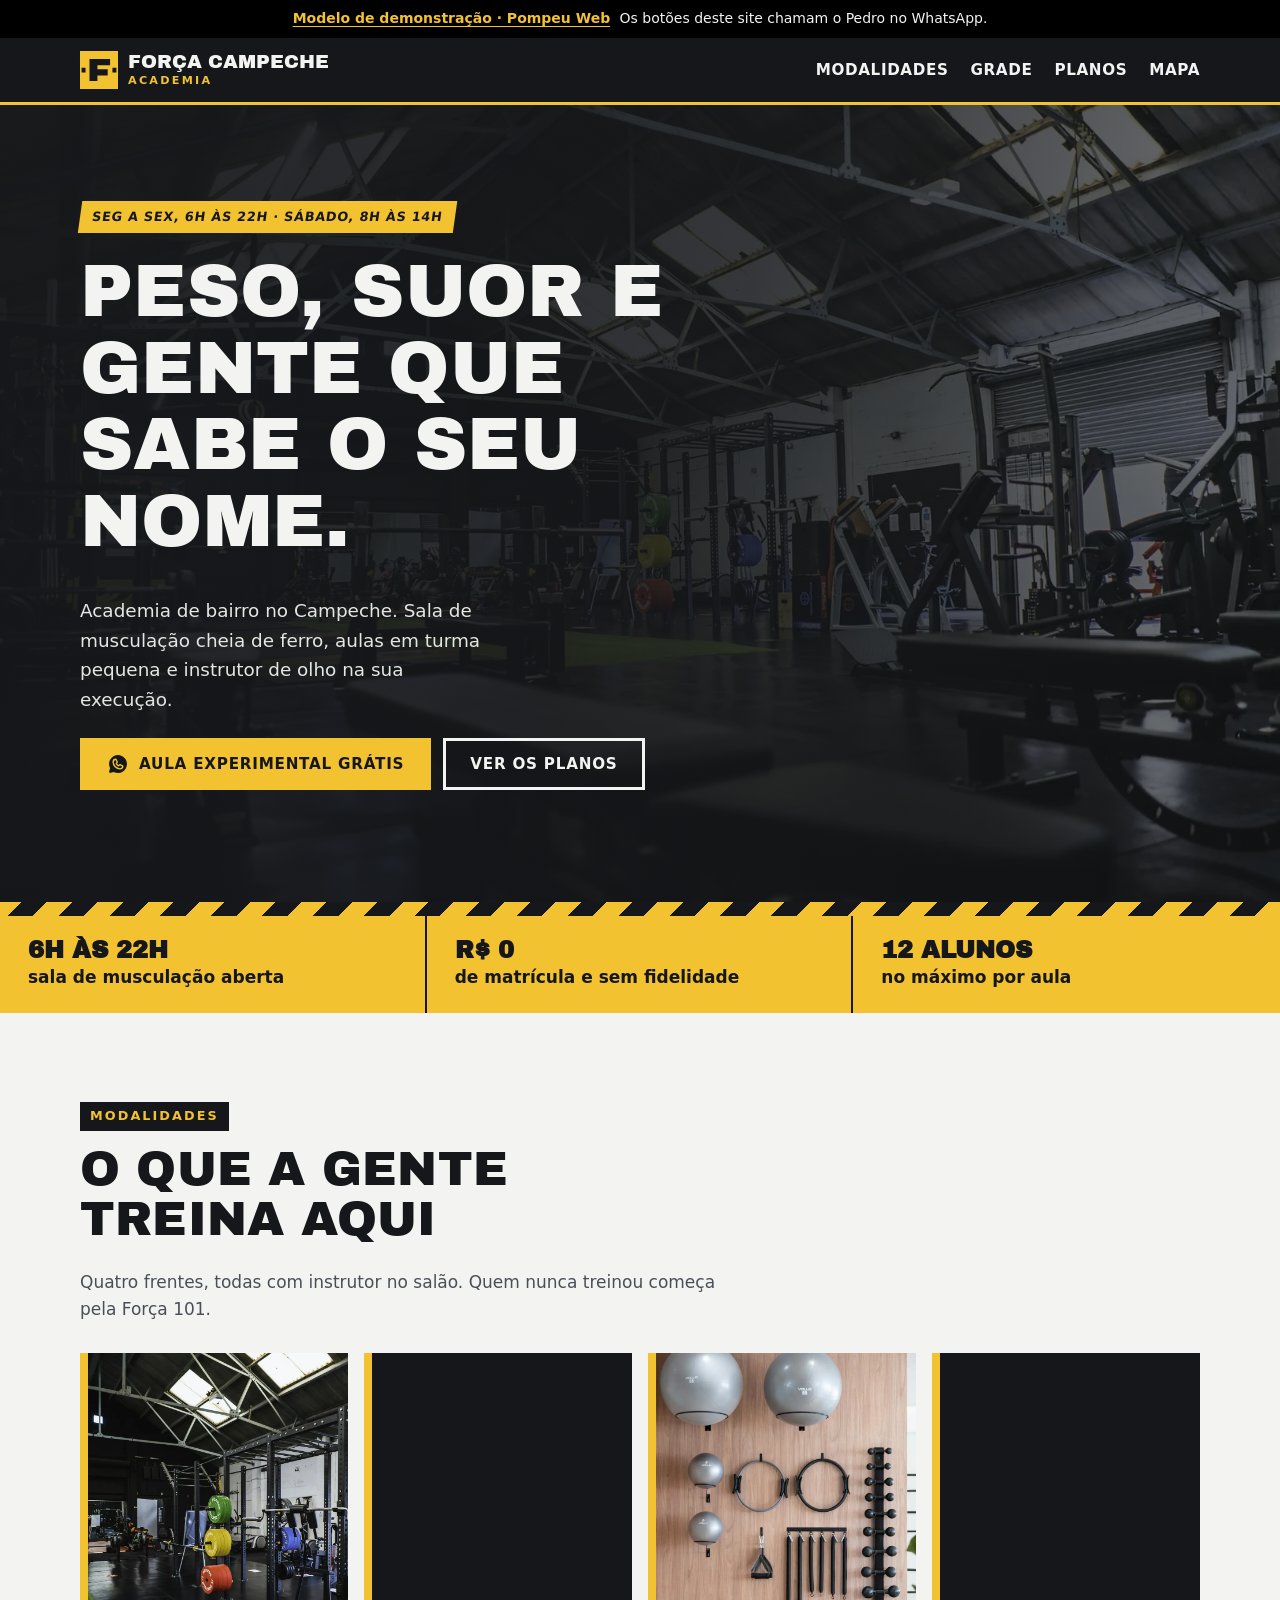
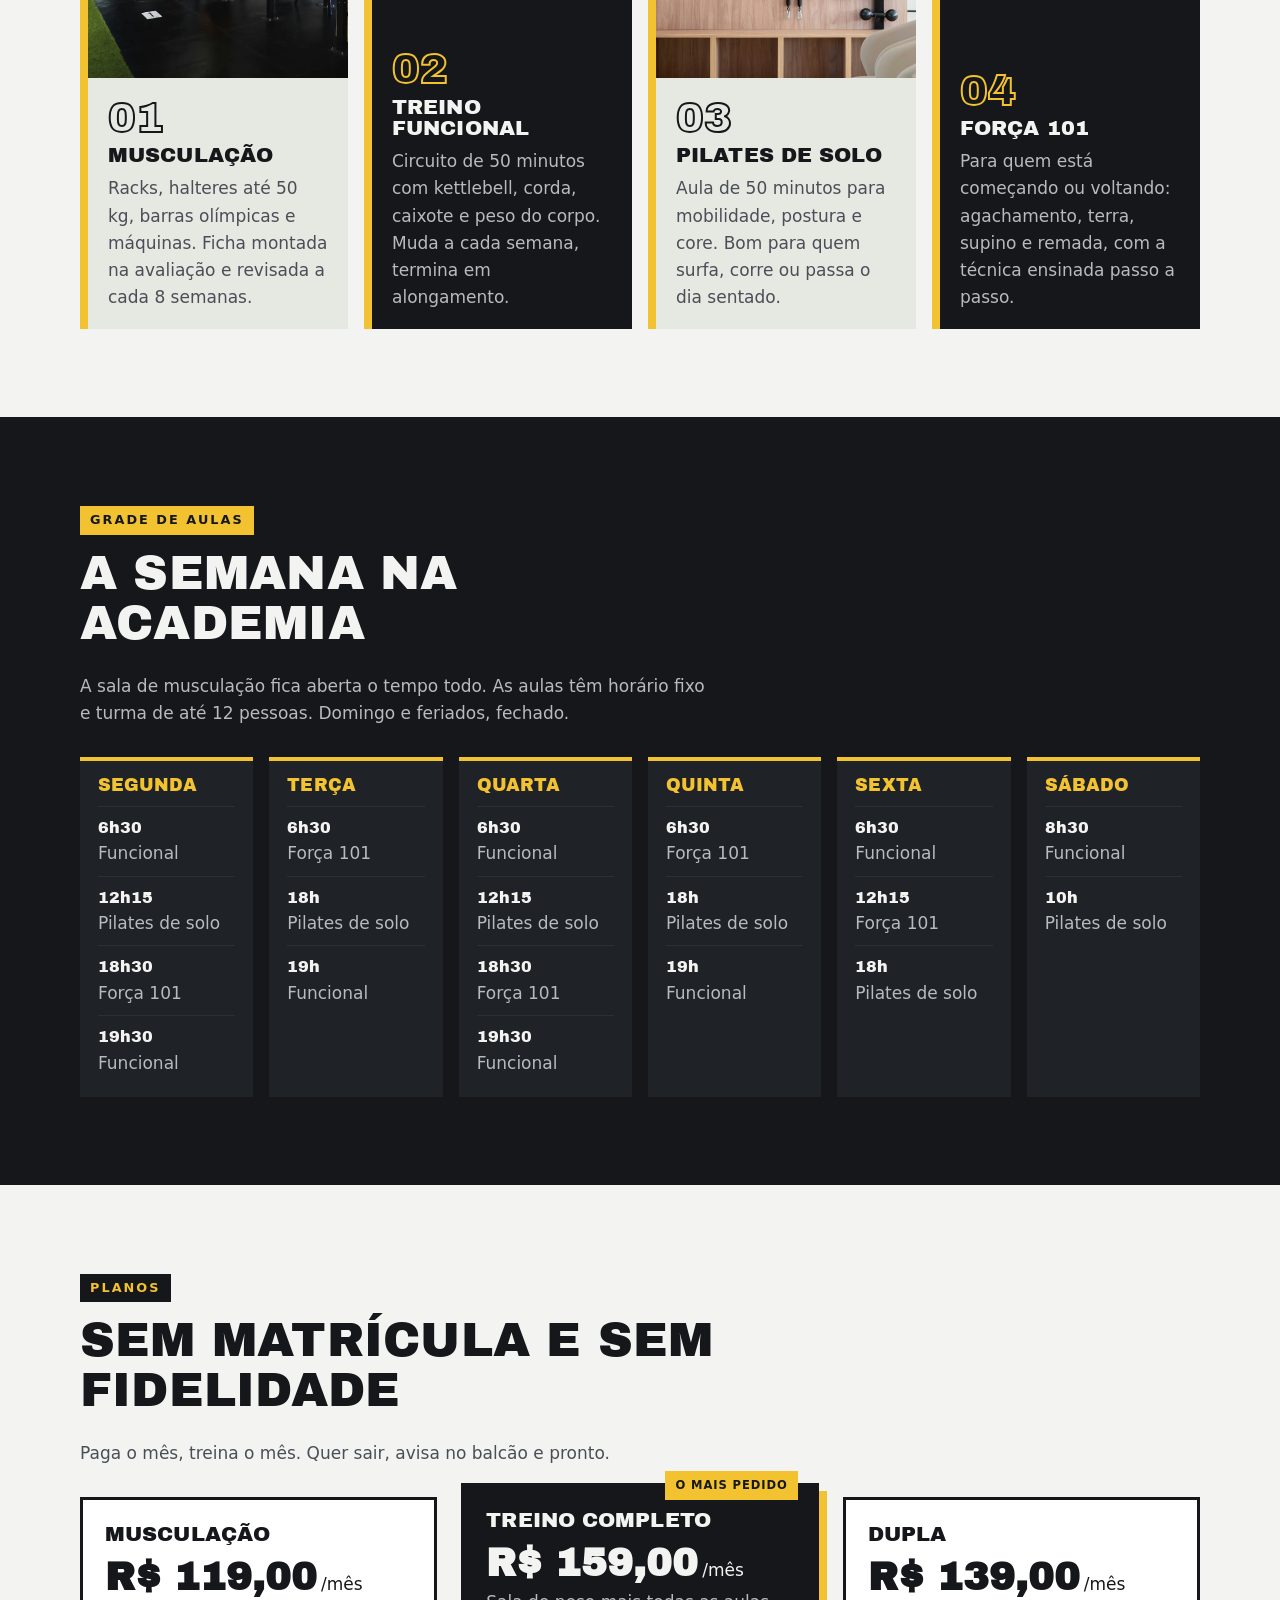
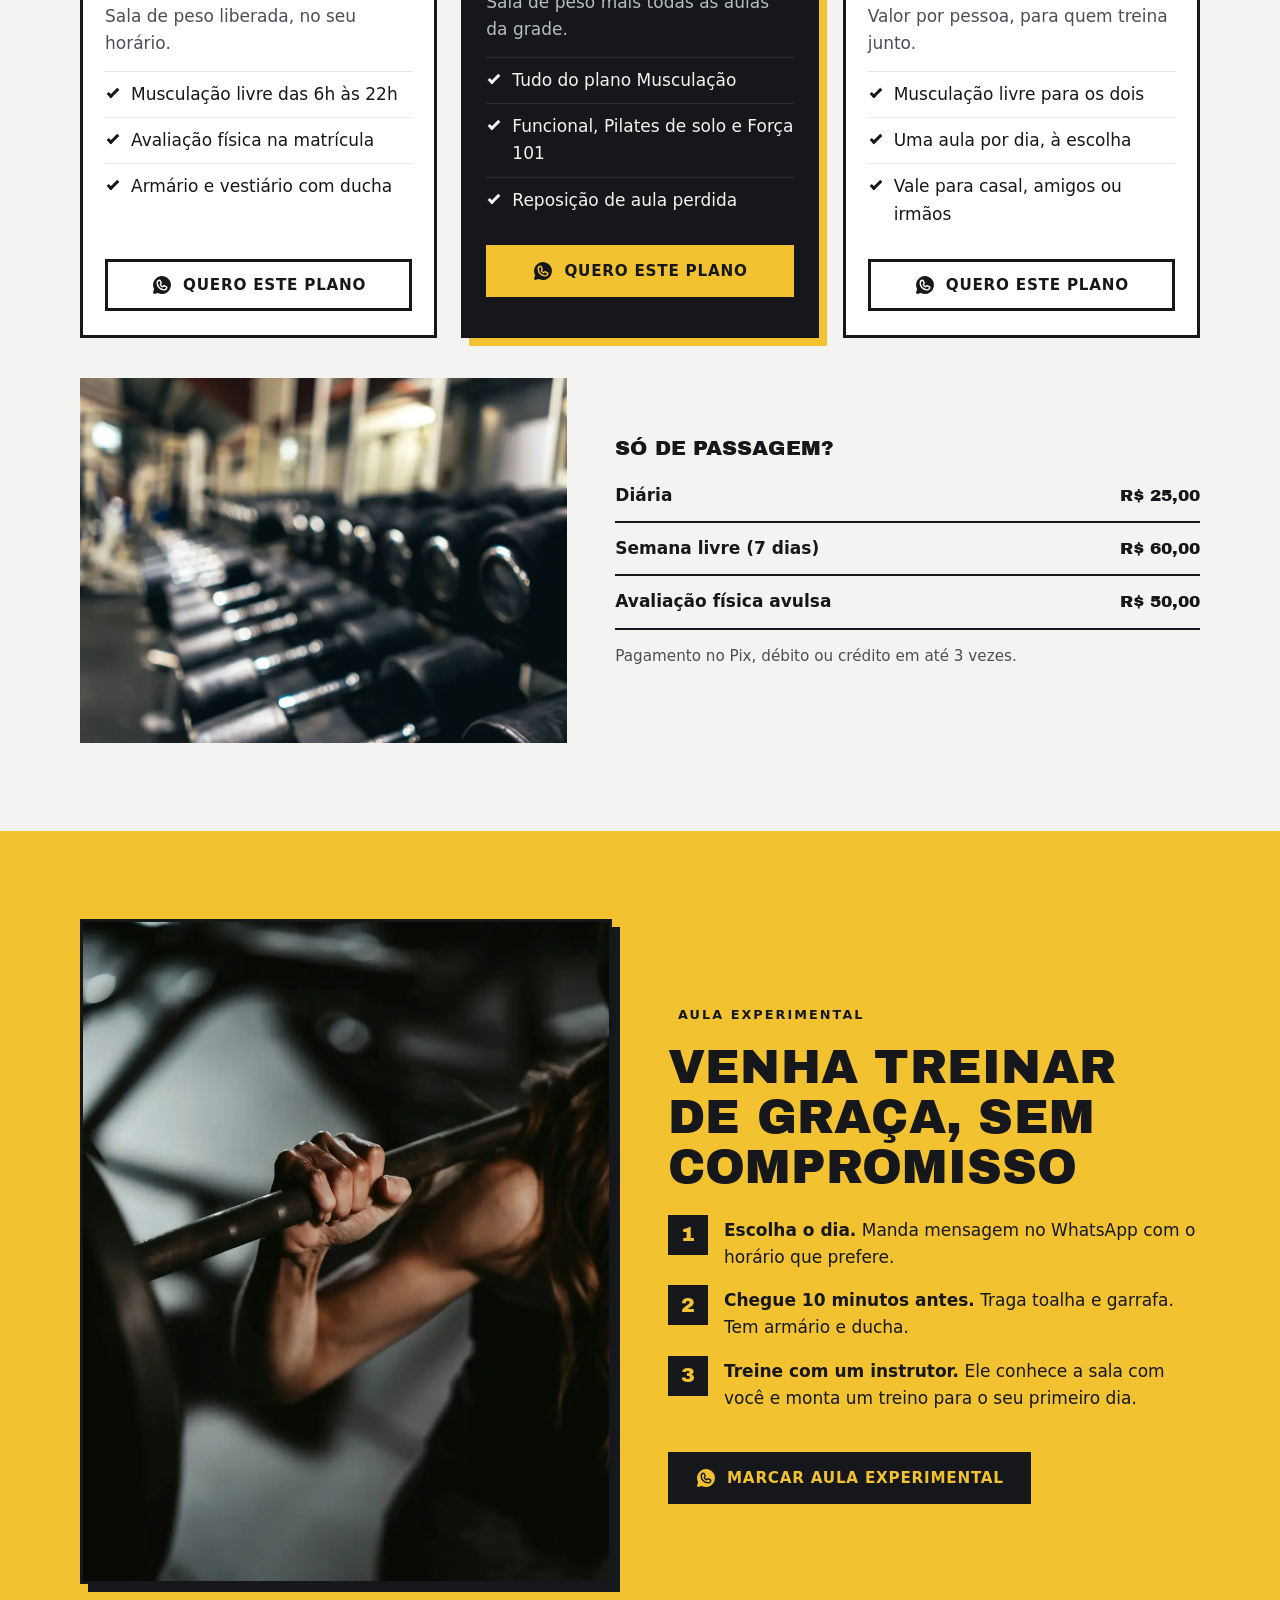
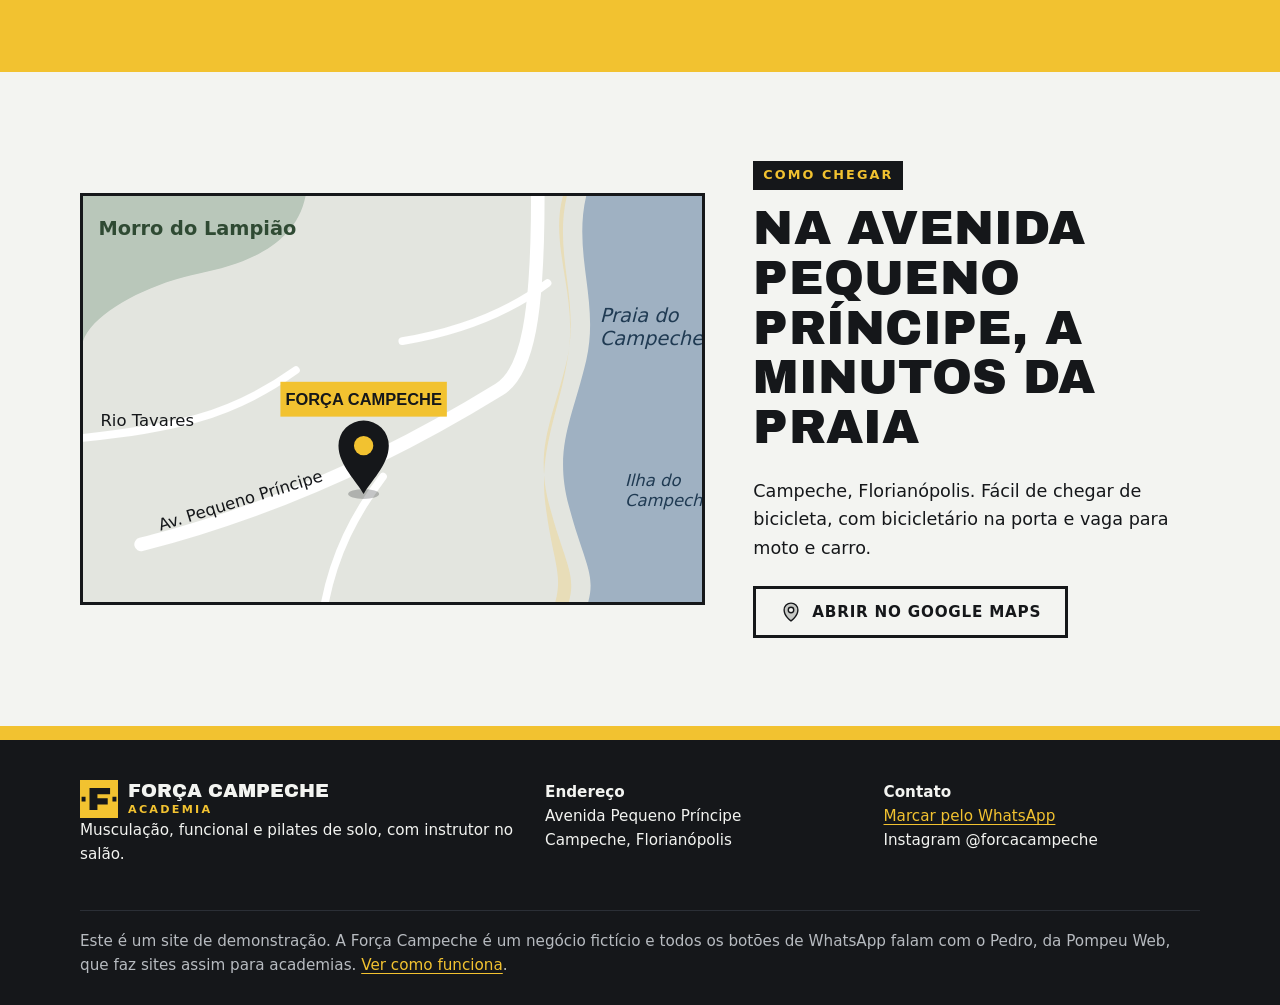
==== modelos/academia/index.html @ d68418fe "feat: replace portfolio with pompeu web site until first client" ====
<!doctype html>
<html lang="pt-BR">
<head>
<meta charset="utf-8">
<meta name="viewport" content="width=device-width, initial-scale=1">
<title>Força Campeche · Academia no Campeche, Florianópolis</title>
<meta name="description" content="Musculação livre, treino funcional, pilates de solo e aula experimental grátis, na Avenida Pequeno Príncipe, a poucos minutos da praia do Campeche.">
<meta name="robots" content="noindex">
<meta name="theme-color" content="#15171A">
<link rel="icon" href="data:,">
<link rel="preload" href="fonts/archivo-black-400-latin.woff2" as="font" type="font/woff2" crossorigin>
<link rel="preload" as="image" href="img/hero-800.webp" imagesrcset="img/hero-800.webp 800w, img/hero.webp 1600w" imagesizes="100vw" fetchpriority="high">
<link rel="stylesheet" href="modelo.css">
</head>
<body>
<a class="pular" href="#conteudo">Pular para o conteúdo</a>

<p id="selo" class="selo"><a href="../../" target="_top">Modelo de demonstração · Pompeu Web</a> <span>Os botões deste site chamam o Pedro no WhatsApp.</span></p>

<header class="topo">
  <div class="envolve">
    <a class="marca" href="#conteudo">
      <svg aria-hidden="true" focusable="false" width="38" height="38" viewBox="0 0 48 48"><rect width="48" height="48" fill="#F2C230"/><path fill="#15171A" d="M12 10h26v8H22v5h13v8H22v7H12z"/><path fill="#15171A" d="M2 21h5v6H2zM41 21h5v6h-5z"/></svg>
      <span>Força Campeche <small>Academia</small></span>
    </a>
    <nav aria-label="Seções">
      <ul class="menu">
        <li><a href="#modalidades">Modalidades</a></li>
        <li><a href="#grade">Grade</a></li>
        <li><a href="#planos">Planos</a></li>
        <li><a href="#mapa">Mapa</a></li>
      </ul>
    </nav>
  </div>
</header>

<main id="conteudo">
<section class="hero" aria-labelledby="titulo-hero">
  <img class="hero-foto" src="img/hero-800.webp" srcset="img/hero-800.webp 800w, img/hero.webp 1600w" sizes="100vw" width="800" height="533" alt="Salão da academia com racks de agachamento, bancos e luz natural entrando pelas claraboias do telhado" fetchpriority="high" decoding="async">
  <div class="envolve hero-corpo">
    <p class="status">Seg a sex, 6h às 22h · Sábado, 8h às 14h</p>
    <h1 id="titulo-hero">Peso, suor e gente que sabe o seu nome.</h1>
    <p class="lead">Academia de bairro no Campeche. Sala de musculação cheia de ferro, aulas em turma pequena e instrutor de olho na sua execução.</p>
    <p class="acoes">
      <a class="botao botao-cheio" href="https://wa.me/5553981097510?text=Oi%2C%20Pedro!%20Vi%20o%20modelo%20de%20academia%20no%20site%20e%20quero%20um%20assim%20para%20a%20minha%20academia.%0A%0A(ref%3A%20modelo-academia)" target="_blank" rel="noopener"><svg aria-hidden="true" focusable="false" width="20" height="20" xmlns="http://www.w3.org/2000/svg" viewBox="0 0 256 256" fill="currentColor"><path d="M152.58,145.23l23,11.48A24,24,0,0,1,152,176a72.08,72.08,0,0,1-72-72A24,24,0,0,1,99.29,80.46l11.48,23L101,118a8,8,0,0,0-.73,7.51,56.47,56.47,0,0,0,30.15,30.15A8,8,0,0,0,138,155ZM232,128A104,104,0,0,1,79.12,219.82L45.07,231.17a16,16,0,0,1-20.24-20.24l11.35-34.05A104,104,0,1,1,232,128Zm-40,24a8,8,0,0,0-4.42-7.16l-32-16a8,8,0,0,0-8,.5l-14.69,9.8a40.55,40.55,0,0,1-16-16l9.8-14.69a8,8,0,0,0,.5-8l-16-32A8,8,0,0,0,104,64a40,40,0,0,0-40,40,88.1,88.1,0,0,0,88,88A40,40,0,0,0,192,152Z"/></svg>Aula experimental grátis</a>
      <a class="botao botao-linha" href="#planos">Ver os planos</a>
    </p>
  </div>
</section>

<div class="fita" aria-hidden="true"></div>
<ul class="numeros">
  <li><strong>6h às 22h</strong><span>sala de musculação aberta</span></li>
  <li><strong>R$ 0</strong><span>de matrícula e sem fidelidade</span></li>
  <li><strong>12 alunos</strong><span>no máximo por aula</span></li>
</ul>

<section id="modalidades" class="secao" aria-labelledby="titulo-modalidades">
  <div class="envolve">
    <div class="secao-cabeca">
      <p class="sobretitulo">Modalidades</p>
      <h2 id="titulo-modalidades">O que a gente treina aqui</h2>
      <p>Quatro frentes, todas com instrutor no salão. Quem nunca treinou começa pela Força 101.</p>
    </div>
    <div class="cards">
      <article class="card card-foto">
        <img src="img/musculacao.webp" width="900" height="1125" alt="Rack de agachamento com anilhas coloridas guardadas ao lado, sobre piso de borracha preta" loading="lazy" decoding="async">
        <div class="card-texto"><p class="num">01</p><h3>Musculação</h3><p>Racks, halteres até 50 kg, barras olímpicas e máquinas. Ficha montada na avaliação e revisada a cada 8 semanas.</p></div>
      </article>
      <article class="card">
        <div class="card-texto"><p class="num">02</p><h3>Treino funcional</h3><p>Circuito de 50 minutos com kettlebell, corda, caixote e peso do corpo. Muda a cada semana, termina em alongamento.</p></div>
      </article>
      <article class="card card-foto">
        <img src="img/pilates.webp" width="900" height="1125" alt="Parede de madeira com bolas, argolas, elásticos e halteres pequenos pendurados em ordem" loading="lazy" decoding="async">
        <div class="card-texto"><p class="num">03</p><h3>Pilates de solo</h3><p>Aula de 50 minutos para mobilidade, postura e core. Bom para quem surfa, corre ou passa o dia sentado.</p></div>
      </article>
      <article class="card">
        <div class="card-texto"><p class="num">04</p><h3>Força 101</h3><p>Para quem está começando ou voltando: agachamento, terra, supino e remada, com a técnica ensinada passo a passo.</p></div>
      </article>
    </div>
  </div>
</section>

<section id="grade" class="secao secao-escura" aria-labelledby="titulo-grade">
  <div class="envolve">
    <div class="secao-cabeca">
      <p class="sobretitulo">Grade de aulas</p>
      <h2 id="titulo-grade">A semana na academia</h2>
      <p>A sala de musculação fica aberta o tempo todo. As aulas têm horário fixo e turma de até 12 pessoas. Domingo e feriados, fechado.</p>
    </div>
    <div class="dias"><article class="dia"><h3>Segunda</h3><ul><li><time>6h30</time><span>Funcional</span></li><li><time>12h15</time><span>Pilates de solo</span></li><li><time>18h30</time><span>Força 101</span></li><li><time>19h30</time><span>Funcional</span></li></ul></article><article class="dia"><h3>Terça</h3><ul><li><time>6h30</time><span>Força 101</span></li><li><time>18h</time><span>Pilates de solo</span></li><li><time>19h</time><span>Funcional</span></li></ul></article><article class="dia"><h3>Quarta</h3><ul><li><time>6h30</time><span>Funcional</span></li><li><time>12h15</time><span>Pilates de solo</span></li><li><time>18h30</time><span>Força 101</span></li><li><time>19h30</time><span>Funcional</span></li></ul></article><article class="dia"><h3>Quinta</h3><ul><li><time>6h30</time><span>Força 101</span></li><li><time>18h</time><span>Pilates de solo</span></li><li><time>19h</time><span>Funcional</span></li></ul></article><article class="dia"><h3>Sexta</h3><ul><li><time>6h30</time><span>Funcional</span></li><li><time>12h15</time><span>Força 101</span></li><li><time>18h</time><span>Pilates de solo</span></li></ul></article><article class="dia"><h3>Sábado</h3><ul><li><time>8h30</time><span>Funcional</span></li><li><time>10h</time><span>Pilates de solo</span></li></ul></article></div>
  </div>
</section>

<section id="planos" class="secao" aria-labelledby="titulo-planos">
  <div class="envolve">
    <div class="secao-cabeca">
      <p class="sobretitulo">Planos</p>
      <h2 id="titulo-planos">Sem matrícula e sem fidelidade</h2>
      <p>Paga o mês, treina o mês. Quer sair, avisa no balcão e pronto.</p>
    </div>
    <div class="planos"><article class="plano"><h3>Musculação</h3><p class="preco"><strong>R$ 119,00</strong><span>/mês</span></p><p class="sub">Sala de peso liberada, no seu horário.</p><ul><li>Musculação livre das 6h às 22h</li><li>Avaliação física na matrícula</li><li>Armário e vestiário com ducha</li></ul><a class="botao botao-linha" href="https://wa.me/5553981097510?text=Oi%2C%20Pedro!%20Vi%20o%20modelo%20de%20academia%20no%20site%20e%20quero%20um%20assim%20para%20a%20minha%20academia.%0A%0A(ref%3A%20modelo-academia)" target="_blank" rel="noopener"><svg aria-hidden="true" focusable="false" width="20" height="20" xmlns="http://www.w3.org/2000/svg" viewBox="0 0 256 256" fill="currentColor"><path d="M152.58,145.23l23,11.48A24,24,0,0,1,152,176a72.08,72.08,0,0,1-72-72A24,24,0,0,1,99.29,80.46l11.48,23L101,118a8,8,0,0,0-.73,7.51,56.47,56.47,0,0,0,30.15,30.15A8,8,0,0,0,138,155ZM232,128A104,104,0,0,1,79.12,219.82L45.07,231.17a16,16,0,0,1-20.24-20.24l11.35-34.05A104,104,0,1,1,232,128Zm-40,24a8,8,0,0,0-4.42-7.16l-32-16a8,8,0,0,0-8,.5l-14.69,9.8a40.55,40.55,0,0,1-16-16l9.8-14.69a8,8,0,0,0,.5-8l-16-32A8,8,0,0,0,104,64a40,40,0,0,0-40,40,88.1,88.1,0,0,0,88,88A40,40,0,0,0,192,152Z"/></svg>Quero este plano</a></article><article class="plano destaque"><p class="faixa">O mais pedido</p><h3>Treino completo</h3><p class="preco"><strong>R$ 159,00</strong><span>/mês</span></p><p class="sub">Sala de peso mais todas as aulas da grade.</p><ul><li>Tudo do plano Musculação</li><li>Funcional, Pilates de solo e Força 101</li><li>Reposição de aula perdida</li></ul><a class="botao botao-cheio" href="https://wa.me/5553981097510?text=Oi%2C%20Pedro!%20Vi%20o%20modelo%20de%20academia%20no%20site%20e%20quero%20um%20assim%20para%20a%20minha%20academia.%0A%0A(ref%3A%20modelo-academia)" target="_blank" rel="noopener"><svg aria-hidden="true" focusable="false" width="20" height="20" xmlns="http://www.w3.org/2000/svg" viewBox="0 0 256 256" fill="currentColor"><path d="M152.58,145.23l23,11.48A24,24,0,0,1,152,176a72.08,72.08,0,0,1-72-72A24,24,0,0,1,99.29,80.46l11.48,23L101,118a8,8,0,0,0-.73,7.51,56.47,56.47,0,0,0,30.15,30.15A8,8,0,0,0,138,155ZM232,128A104,104,0,0,1,79.12,219.82L45.07,231.17a16,16,0,0,1-20.24-20.24l11.35-34.05A104,104,0,1,1,232,128Zm-40,24a8,8,0,0,0-4.42-7.16l-32-16a8,8,0,0,0-8,.5l-14.69,9.8a40.55,40.55,0,0,1-16-16l9.8-14.69a8,8,0,0,0,.5-8l-16-32A8,8,0,0,0,104,64a40,40,0,0,0-40,40,88.1,88.1,0,0,0,88,88A40,40,0,0,0,192,152Z"/></svg>Quero este plano</a></article><article class="plano"><h3>Dupla</h3><p class="preco"><strong>R$ 139,00</strong><span>/mês</span></p><p class="sub">Valor por pessoa, para quem treina junto.</p><ul><li>Musculação livre para os dois</li><li>Uma aula por dia, à escolha</li><li>Vale para casal, amigos ou irmãos</li></ul><a class="botao botao-linha" href="https://wa.me/5553981097510?text=Oi%2C%20Pedro!%20Vi%20o%20modelo%20de%20academia%20no%20site%20e%20quero%20um%20assim%20para%20a%20minha%20academia.%0A%0A(ref%3A%20modelo-academia)" target="_blank" rel="noopener"><svg aria-hidden="true" focusable="false" width="20" height="20" xmlns="http://www.w3.org/2000/svg" viewBox="0 0 256 256" fill="currentColor"><path d="M152.58,145.23l23,11.48A24,24,0,0,1,152,176a72.08,72.08,0,0,1-72-72A24,24,0,0,1,99.29,80.46l11.48,23L101,118a8,8,0,0,0-.73,7.51,56.47,56.47,0,0,0,30.15,30.15A8,8,0,0,0,138,155ZM232,128A104,104,0,0,1,79.12,219.82L45.07,231.17a16,16,0,0,1-20.24-20.24l11.35-34.05A104,104,0,1,1,232,128Zm-40,24a8,8,0,0,0-4.42-7.16l-32-16a8,8,0,0,0-8,.5l-14.69,9.8a40.55,40.55,0,0,1-16-16l9.8-14.69a8,8,0,0,0,.5-8l-16-32A8,8,0,0,0,104,64a40,40,0,0,0-40,40,88.1,88.1,0,0,0,88,88A40,40,0,0,0,192,152Z"/></svg>Quero este plano</a></article></div>
    <div class="avulso">
      <img src="img/halteres.webp" width="900" height="1125" alt="Fileira de halteres pretos organizados em ordem de peso no suporte" loading="lazy" decoding="async">
      <div>
        <h3>Só de passagem?</h3>
        <ul class="itens">
          <li><span class="nome">Diária</span><span class="preco">R$ 25,00</span></li>
          <li><span class="nome">Semana livre (7 dias)</span><span class="preco">R$ 60,00</span></li>
          <li><span class="nome">Avaliação física avulsa</span><span class="preco">R$ 50,00</span></li>
        </ul>
        <p class="nota">Pagamento no Pix, débito ou crédito em até 3 vezes.</p>
      </div>
    </div>
  </div>
</section>

<section id="aula-experimental" class="secao experimental" aria-labelledby="titulo-experimental">
  <div class="envolve exp-grade">
    <img src="img/barra.webp" width="900" height="1125" alt="Mulher segurando a barra nas costas, pronta para agachar, em foto de perto" loading="lazy" decoding="async">
    <div>
      <p class="sobretitulo">Aula experimental</p>
      <h2 id="titulo-experimental">Venha treinar de graça, sem compromisso</h2>
      <ol class="passos">
        <li><strong>Escolha o dia.</strong> Manda mensagem no WhatsApp com o horário que prefere.</li>
        <li><strong>Chegue 10 minutos antes.</strong> Traga toalha e garrafa. Tem armário e ducha.</li>
        <li><strong>Treine com um instrutor.</strong> Ele conhece a sala com você e monta um treino para o seu primeiro dia.</li>
      </ol>
      <p class="acoes"><a class="botao botao-cheio" href="https://wa.me/5553981097510?text=Oi%2C%20Pedro!%20Vi%20o%20modelo%20de%20academia%20no%20site%20e%20quero%20um%20assim%20para%20a%20minha%20academia.%0A%0A(ref%3A%20modelo-academia)" target="_blank" rel="noopener"><svg aria-hidden="true" focusable="false" width="20" height="20" xmlns="http://www.w3.org/2000/svg" viewBox="0 0 256 256" fill="currentColor"><path d="M152.58,145.23l23,11.48A24,24,0,0,1,152,176a72.08,72.08,0,0,1-72-72A24,24,0,0,1,99.29,80.46l11.48,23L101,118a8,8,0,0,0-.73,7.51,56.47,56.47,0,0,0,30.15,30.15A8,8,0,0,0,138,155ZM232,128A104,104,0,0,1,79.12,219.82L45.07,231.17a16,16,0,0,1-20.24-20.24l11.35-34.05A104,104,0,1,1,232,128Zm-40,24a8,8,0,0,0-4.42-7.16l-32-16a8,8,0,0,0-8,.5l-14.69,9.8a40.55,40.55,0,0,1-16-16l9.8-14.69a8,8,0,0,0,.5-8l-16-32A8,8,0,0,0,104,64a40,40,0,0,0-40,40,88.1,88.1,0,0,0,88,88A40,40,0,0,0,192,152Z"/></svg>Marcar aula experimental</a></p>
    </div>
  </div>
</section>

<section id="mapa" class="secao" aria-labelledby="titulo-mapa">
  <div class="envolve mapa-grade">
    <div class="mapa-arte">
      <svg viewBox="0 0 640 420" width="640" height="420" role="img" aria-labelledby="mapa-titulo" xmlns="http://www.w3.org/2000/svg">
        <title id="mapa-titulo">Mapa ilustrado: a Força Campeche fica na Avenida Pequeno Príncipe, no Campeche, entre o Morro do Lampião e a praia</title>
        <rect width="640" height="420" fill="#E3E5DF"/>
        <path fill="#B9C7BA" d="M0 0h230c-10 50-60 70-110 80S10 120 0 150z"/>
        <path fill="#9FB1C2" d="M520 0c-14 60 14 110 0 170s-34 90-18 150 28 70 20 100h118V0z"/>
        <path fill="#E8DDB8" d="M500 0c-14 60 14 110 0 170s-34 90-18 150 28 70 20 100h-14c8-30-2-40-10-100s16-100 24-160-20-110-6-160z"/>
        <g fill="none" stroke="#FFFFFF" stroke-linecap="round">
          <path stroke-width="14" d="M60 360C180 330 300 280 430 200c30-18 40-80 40-200"/>
          <path stroke-width="8" d="M0 250c90-10 150-20 220-70"/>
          <path stroke-width="8" d="M250 420c10-50 30-90 60-130"/>
          <path stroke-width="8" d="M330 150c60-10 110-30 150-60"/>
        </g>
        <g font-family="system-ui, -apple-system, 'Segoe UI', Roboto, Arial, sans-serif" fill="#15171A">
          <text x="534" y="130" font-size="20" font-style="italic" fill="#1F3A52">Praia do</text>
          <text x="534" y="154" font-size="20" font-style="italic" fill="#1F3A52">Campeche</text>
          <text x="560" y="300" font-size="17" font-style="italic" fill="#1F3A52">Ilha do</text>
          <text x="560" y="320" font-size="17" font-style="italic" fill="#1F3A52">Campeche</text>
          <text x="16" y="40" font-size="20" font-weight="600" fill="#2F4A33">Morro do Lampião</text>
          <text x="18" y="238" font-size="17">Rio Tavares</text>
          <text x="0" y="0" font-size="17" transform="translate(80 346) rotate(-17)">Av. Pequeno Príncipe</text>
        </g>
        <g transform="translate(290 262)">
          <ellipse cx="0" cy="46" rx="16" ry="5" fill="#15171A" opacity=".25"/>
          <path fill="#15171A" d="M0 46C-6 34-26 16-26-4a26 26 0 0 1 52 0C26 16 6 34 0 46z"/>
          <circle cx="0" cy="-4" r="10" fill="#F2C230"/>
          <rect x="-86" y="-70" width="172" height="36" fill="#F2C230"/>
          <text x="0" y="-46" text-anchor="middle" font-family="Arial Black, Arial, sans-serif" font-weight="900" font-size="17" fill="#15171A">FORÇA CAMPECHE</text>
        </g>
      </svg>
    </div>
    <div>
      <p class="sobretitulo">Como chegar</p>
      <h2 id="titulo-mapa">Na Avenida Pequeno Príncipe, a minutos da praia</h2>
      <p class="endereco">Campeche, Florianópolis. Fácil de chegar de bicicleta, com bicicletário na porta e vaga para moto e carro.</p>
      <p class="acoes"><a class="botao botao-linha" href="https://www.google.com/maps/search/?api=1&amp;query=Campeche+Florian%C3%B3polis" target="_blank" rel="noopener"><svg aria-hidden="true" focusable="false" width="20" height="20" xmlns="http://www.w3.org/2000/svg" viewBox="0 0 256 256" fill="currentColor"><path d="M128,24a80,80,0,0,0-80,80c0,72,80,128,80,128s80-56,80-128A80,80,0,0,0,128,24Zm0,112a32,32,0,1,1,32-32A32,32,0,0,1,128,136Z" opacity="0.2"/><path d="M128,64a40,40,0,1,0,40,40A40,40,0,0,0,128,64Zm0,64a24,24,0,1,1,24-24A24,24,0,0,1,128,128Zm0-112a88.1,88.1,0,0,0-88,88c0,31.4,14.51,64.68,42,96.25a254.19,254.19,0,0,0,41.45,38.3,8,8,0,0,0,9.18,0A254.19,254.19,0,0,0,174,200.25c27.45-31.57,42-64.85,42-96.25A88.1,88.1,0,0,0,128,16Zm0,206c-16.53-13-72-60.75-72-118a72,72,0,0,1,144,0C200,161.23,144.53,209,128,222Z"/></svg>Abrir no Google Maps</a></p>
    </div>
  </div>
</section>
</main>

<footer class="rodape">
  <div class="envolve">
    <div class="rodape-grade">
      <div>
        <p class="marca"><svg aria-hidden="true" focusable="false" width="38" height="38" viewBox="0 0 48 48"><rect width="48" height="48" fill="#F2C230"/><path fill="#15171A" d="M12 10h26v8H22v5h13v8H22v7H12z"/><path fill="#15171A" d="M2 21h5v6H2zM41 21h5v6h-5z"/></svg><span>Força Campeche <small>Academia</small></span></p>
        <p>Musculação, funcional e pilates de solo, com instrutor no salão.</p>
      </div>
      <div>
        <p><strong>Endereço</strong><br>Avenida Pequeno Príncipe<br>Campeche, Florianópolis</p>
      </div>
      <div>
        <p><strong>Contato</strong><br><a href="https://wa.me/5553981097510?text=Oi%2C%20Pedro!%20Vi%20o%20modelo%20de%20academia%20no%20site%20e%20quero%20um%20assim%20para%20a%20minha%20academia.%0A%0A(ref%3A%20modelo-academia)" target="_blank" rel="noopener">Marcar pelo WhatsApp</a><br>Instagram @forcacampeche</p>
      </div>
    </div>
    <div class="aviso-demo">
      <p>Este é um site de demonstração. A Força Campeche é um negócio fictício e todos os botões de WhatsApp falam com o Pedro, da Pompeu Web, que faz sites assim para academias. <a href="../../" target="_top">Ver como funciona</a>.</p>
    </div>
  </div>
</footer>
</body>
</html>
---- modelos/academia/modelo.css ----
/* Força Campeche — modelo de demonstração (academia). Identidade própria, sem nada da marca Pompeu Web. */

@font-face {
  font-family: 'Archivo Black';
  src: url('fonts/archivo-black-400-latin.woff2') format('woff2');
  font-weight: 400;
  font-style: normal;
  font-display: swap;
  unicode-range: U+0000-00FF, U+0131, U+0152-0153, U+02BB-02BC, U+02C6, U+02DA, U+02DC, U+0304, U+0308, U+0329, U+2000-206F, U+20AC, U+2122, U+2191, U+2193, U+2212, U+2215, U+FEFF, U+FFFD;
}

:root {
  --grafite: #15171A;
  --grafite-2: #1F2227;
  --grafite-3: #2B2F36;
  --amarelo: #F2C230;
  --gelo: #F3F4F1;
  --gelo-2: #E6E8E2;
  --cinza: #B7BBC0;
  --cinza-escuro: #4A4F57;
  --titulo: 'Archivo Black', Impact, 'Arial Black', sans-serif;
  --texto: system-ui, -apple-system, 'Segoe UI', Roboto, 'Helvetica Neue', Arial, sans-serif;
  --largura: 1120px;
  color-scheme: light;
}

*, *::before, *::after { box-sizing: border-box; }
html { -webkit-text-size-adjust: 100%; scroll-behavior: smooth; }
body {
  margin: 0; background: var(--gelo); color: var(--grafite);
  font-family: var(--texto); font-size: 1.0625rem; line-height: 1.6; overflow-wrap: break-word;
}
img, svg { display: block; max-width: 100%; height: auto; }
figure { margin: 0; }
a { color: var(--grafite); text-underline-offset: 3px; }
:focus-visible { outline: 3px solid var(--amarelo); outline-offset: 3px; box-shadow: 0 0 0 6px var(--grafite); }

h1, h2, h3 {
  font-family: var(--titulo); font-weight: 400; text-transform: uppercase;
  line-height: 1.04; margin: 0 0 .5em; letter-spacing: .005em;
}
h1 { font-size: clamp(2.3rem, 9.5vw, 4.6rem); }
h2 { font-size: clamp(1.8rem, 6vw, 3rem); }
h3 { font-size: 1.3rem; }
p { margin: 0 0 1em; }

.pular { position: absolute; left: 12px; top: -60px; z-index: 10; background: var(--amarelo); color: var(--grafite); padding: 10px 14px; font-weight: 700; }
.pular:focus { top: 12px; }
.envolve { width: min(100% - 32px, var(--largura)); margin-inline: auto; }

/* Selo */
.selo { margin: 0; background: #000; color: var(--gelo); font-size: .875rem; line-height: 1.4; padding: 9px 16px; text-align: center; }
.selo a { color: var(--amarelo); font-weight: 700; }
.selo a:hover { color: #fff; }
.selo span { display: inline-block; margin-left: .35em; }

/* Topo */
.topo { background: var(--grafite); color: var(--gelo); border-bottom: 3px solid var(--amarelo); }
.topo .envolve { display: flex; flex-wrap: wrap; align-items: center; justify-content: space-between; gap: 10px 24px; padding-block: 12px; }
.marca { display: flex; align-items: center; gap: 10px; font-family: var(--titulo); text-transform: uppercase; font-size: 1.2rem; line-height: 1.05; color: var(--gelo); text-decoration: none; margin: 0; }
.marca svg { width: 38px; height: 38px; flex: none; }
.marca small { display: block; font-family: var(--texto); font-weight: 700; font-size: .7rem; color: var(--amarelo); letter-spacing: .2em; margin-top: 3px; }
.menu { display: flex; flex-wrap: wrap; gap: 4px clamp(9px, 3vw, 22px); margin: 0; padding: 0; list-style: none; font-size: clamp(.8125rem, 3.7vw, .95rem); font-weight: 700; text-transform: uppercase; letter-spacing: .04em; }
.menu a { color: var(--gelo); text-decoration: none; padding-block: 8px; display: inline-block; }
.menu a:hover { color: var(--amarelo); }

/* Botões */
.acoes { display: flex; flex-wrap: wrap; gap: 12px; margin: 24px 0 0; }
.botao {
  display: inline-flex; align-items: center; justify-content: center; gap: 10px;
  min-height: 52px; padding: 12px 24px; border: 3px solid var(--amarelo);
  font-weight: 800; font-size: .95rem; text-transform: uppercase; letter-spacing: .05em;
  text-decoration: none; line-height: 1.2; transition: background-color .15s, color .15s, transform .15s;
}
.botao svg { width: 22px; height: 22px; flex: none; }
.botao-cheio { background: var(--amarelo); color: var(--grafite); }
.botao-cheio:hover { background: #fff; border-color: #fff; color: var(--grafite); transform: translateY(-2px); }
.botao-linha { background: transparent; color: var(--gelo); border-color: var(--gelo); }
.botao-linha:hover { background: var(--gelo); color: var(--grafite); }

/* Hero */
.hero { position: relative; background: var(--grafite); color: var(--gelo); isolation: isolate; overflow: hidden; }
.hero-foto { position: absolute; inset: 0; width: 100%; height: 100%; object-fit: cover; object-position: 30% 50%; z-index: -2; }
.hero::before { content: ''; position: absolute; inset: 0; z-index: -1; background: linear-gradient(100deg, rgba(21,23,26,.96) 0%, rgba(21,23,26,.86) 55%, rgba(21,23,26,.55) 100%); }
.hero-corpo { padding-block: 44px 64px; }
.status { display: inline-block; background: var(--amarelo); color: var(--grafite); font-weight: 800; font-size: .8rem; text-transform: uppercase; letter-spacing: .06em; padding: 6px 12px; margin-bottom: 20px; transform: skewX(-8deg); }
.hero h1 { max-width: 13ch; }
.lead { font-size: 1.15rem; max-width: 36ch; color: #E4E6E1; }

/* Fita de aviso e números */
.fita { height: 14px; background: repeating-linear-gradient(-45deg, var(--amarelo) 0 18px, var(--grafite) 18px 36px); }
.numeros { list-style: none; margin: 0; padding: 0; background: var(--amarelo); color: var(--grafite); display: grid; }
.numeros li { padding: 18px 20px; border-bottom: 2px solid var(--grafite); display: flex; align-items: baseline; gap: 14px; }
.numeros li:last-child { border-bottom: 0; }
.numeros strong { font-family: var(--titulo); text-transform: uppercase; font-size: 1.5rem; line-height: 1; white-space: nowrap; }
.numeros span { font-weight: 600; }

/* Seções */
.secao { padding-block: 60px; }
.secao-escura { background: var(--grafite); color: var(--gelo); }
.secao-cabeca { max-width: 640px; margin-bottom: 30px; }
.sobretitulo { display: inline-block; font-size: .8rem; font-weight: 800; letter-spacing: .16em; text-transform: uppercase; background: var(--grafite); color: var(--amarelo); padding: 4px 10px; margin-bottom: 14px; }
.secao-escura .sobretitulo, .experimental .sobretitulo { background: var(--amarelo); color: var(--grafite); }
.secao-cabeca p:not(.sobretitulo) { color: var(--cinza-escuro); }
.secao-escura .secao-cabeca p:not(.sobretitulo) { color: var(--cinza); }

/* Modalidades */
.cards { display: grid; gap: 16px; }
.card { background: var(--gelo-2); border-left: 8px solid var(--amarelo); display: grid; }
.card img { width: 100%; aspect-ratio: 16 / 9; object-fit: cover; }
.card-texto { padding: 20px 20px 18px; }
.card .num { font-family: var(--titulo); font-size: 2.6rem; line-height: 1; margin: 0 0 6px; color: transparent; -webkit-text-stroke: 2px var(--grafite); }
.card h3 { margin-bottom: .4em; }
.card p:last-child { margin-bottom: 0; color: var(--cinza-escuro); }

/* Grade */
.dias { display: grid; gap: 12px; }
.dia { background: var(--grafite-2); border-top: 4px solid var(--amarelo); padding: 16px 18px 12px; }
.dia h3 { color: var(--amarelo); font-size: 1.1rem; margin-bottom: .6em; }
.dia ul { list-style: none; margin: 0; padding: 0; }
.dia li { display: grid; grid-template-columns: 4.2rem 1fr; gap: 8px; padding: 8px 0; border-top: 1px solid var(--grafite-3); }
.dia time { font-family: var(--titulo); font-size: 1rem; color: var(--gelo); }
.dia li span { color: var(--cinza); }

/* Planos */
.planos { display: grid; gap: 18px; }
.plano { position: relative; background: #fff; border: 3px solid var(--grafite); padding: 24px 22px; display: flex; flex-direction: column; }
.plano.destaque { background: var(--grafite); color: var(--gelo); border-color: var(--grafite); box-shadow: 8px 8px 0 var(--amarelo); }
.faixa { position: absolute; top: -15px; right: 18px; margin: 0; background: var(--amarelo); color: var(--grafite); font-size: .72rem; font-weight: 800; text-transform: uppercase; letter-spacing: .08em; padding: 5px 10px; }
.plano .preco { margin: 0; display: flex; align-items: baseline; gap: 4px; }
.plano .preco strong { font-family: var(--titulo); font-size: 2.4rem; line-height: 1.1; }
.plano .sub { color: var(--cinza-escuro); margin: 4px 0 14px; }
.plano.destaque .sub { color: var(--cinza); }
.plano ul { list-style: none; margin: 0 0 22px; padding: 0; flex: 1; }
.plano li { padding: 9px 0 9px 26px; border-top: 1px solid var(--gelo-2); position: relative; }
.plano.destaque li { border-top-color: var(--grafite-3); }
.plano li::before { content: ''; position: absolute; left: 2px; top: 17px; width: 12px; height: 6px; border-left: 3px solid currentColor; border-bottom: 3px solid currentColor; transform: rotate(-45deg); }
.plano .botao-linha { color: var(--grafite); border-color: var(--grafite); }
.plano .botao-linha:hover { background: var(--grafite); color: var(--gelo); }

.avulso { margin-top: 40px; display: grid; gap: 22px; align-items: center; }
.avulso img { width: 100%; aspect-ratio: 16 / 9; object-fit: cover; }
.itens { list-style: none; margin: 0; padding: 0; }
.itens li { display: flex; justify-content: space-between; gap: 14px; padding: 12px 0; border-bottom: 2px solid var(--grafite); }
.itens .nome { font-weight: 700; }
.itens .preco { font-family: var(--titulo); white-space: nowrap; }
.nota { margin-top: 14px; color: var(--cinza-escuro); font-size: .95rem; }

/* Aula experimental */
.experimental { background: var(--amarelo); color: var(--grafite); position: relative; }
.exp-grade { display: grid; gap: 28px; align-items: center; }
.exp-grade img { width: 100%; aspect-ratio: 16 / 10; object-fit: cover; object-position: 50% 35%; border: 3px solid var(--grafite); box-shadow: 8px 8px 0 var(--grafite); }
.passos { counter-reset: p; list-style: none; margin: 0; padding: 0; }
.passos li { counter-increment: p; position: relative; padding: 0 0 16px 56px; }
.passos li::before { content: counter(p); position: absolute; left: 0; top: -2px; width: 40px; height: 40px; background: var(--grafite); color: var(--amarelo); font-family: var(--titulo); font-size: 1.3rem; display: grid; place-items: center; }
.experimental .botao-cheio { background: var(--grafite); border-color: var(--grafite); color: var(--amarelo); }
.experimental .botao-cheio:hover { background: #000; border-color: #000; color: #fff; }

/* Mapa */
.mapa-grade { display: grid; gap: 24px; align-items: center; }
.mapa-arte { border: 3px solid var(--grafite); background: var(--gelo-2); }
.mapa-arte svg { width: 100%; height: auto; }
.endereco { font-size: 1.1rem; }
.mapa-grade .botao-linha { color: var(--grafite); border-color: var(--grafite); }
.mapa-grade .botao-linha:hover { background: var(--grafite); color: var(--gelo); }

/* Rodapé */
.rodape { background: var(--grafite); color: var(--gelo); padding-block: 40px 28px; font-size: .95rem; border-top: 14px solid var(--amarelo); }
.rodape a { color: var(--amarelo); }
.rodape a:hover { color: #fff; }
.rodape-grade { display: grid; gap: 22px; }
.aviso-demo { border-top: 1px solid var(--grafite-3); margin-top: 28px; padding-top: 18px; color: var(--cinza); }
.aviso-demo p { margin: 0; }

@media (min-width: 720px) {
  .hero-corpo { padding-block: 96px 112px; }
  .numeros { grid-template-columns: repeat(3, 1fr); }
  .numeros li { border-bottom: 0; border-right: 2px solid var(--grafite); flex-direction: column; gap: 2px; padding: 22px 28px; }
  .numeros li:last-child { border-right: 0; }
  .secao { padding-block: 88px; }
  .cards { grid-template-columns: 1fr 1fr; }
  .card { grid-template-rows: auto 1fr; }
  .card img { aspect-ratio: 4 / 3; }
  .dias { grid-template-columns: repeat(3, 1fr); gap: 16px; }
  .planos { grid-template-columns: repeat(3, 1fr); gap: 24px; align-items: stretch; }
  .plano.destaque { margin-top: -14px; padding-bottom: 38px; }
  .avulso { grid-template-columns: 1fr 1.2fr; gap: 48px; }
  .avulso img { aspect-ratio: 4 / 3; }
  .exp-grade { grid-template-columns: 1fr 1fr; gap: 56px; }
  .exp-grade img { aspect-ratio: 4 / 5; }
  .mapa-grade { grid-template-columns: 1.4fr 1fr; gap: 48px; }
  .rodape-grade { grid-template-columns: 1.4fr 1fr 1fr; }
}
@media (min-width: 1000px) { .dias { grid-template-columns: repeat(6, 1fr); } .dia li { grid-template-columns: 1fr; gap: 0; } }

@media (prefers-reduced-motion: reduce) {
  html { scroll-behavior: auto; }
  * { transition: none !important; }
  .botao-cheio:hover { transform: none; }
}

/* Cartões sem foto: fundo grafite, texto no pé do cartão */
.card:not(.card-foto) { background: var(--grafite); color: var(--gelo); display: flex; align-items: flex-end; }
.card:not(.card-foto) .num { -webkit-text-stroke-color: var(--amarelo); }
.card:not(.card-foto) p:last-child { color: var(--cinza); }
@media (min-width: 1000px) {
  .cards { grid-template-columns: repeat(4, 1fr); }
  .card img { aspect-ratio: 4 / 5; }
}
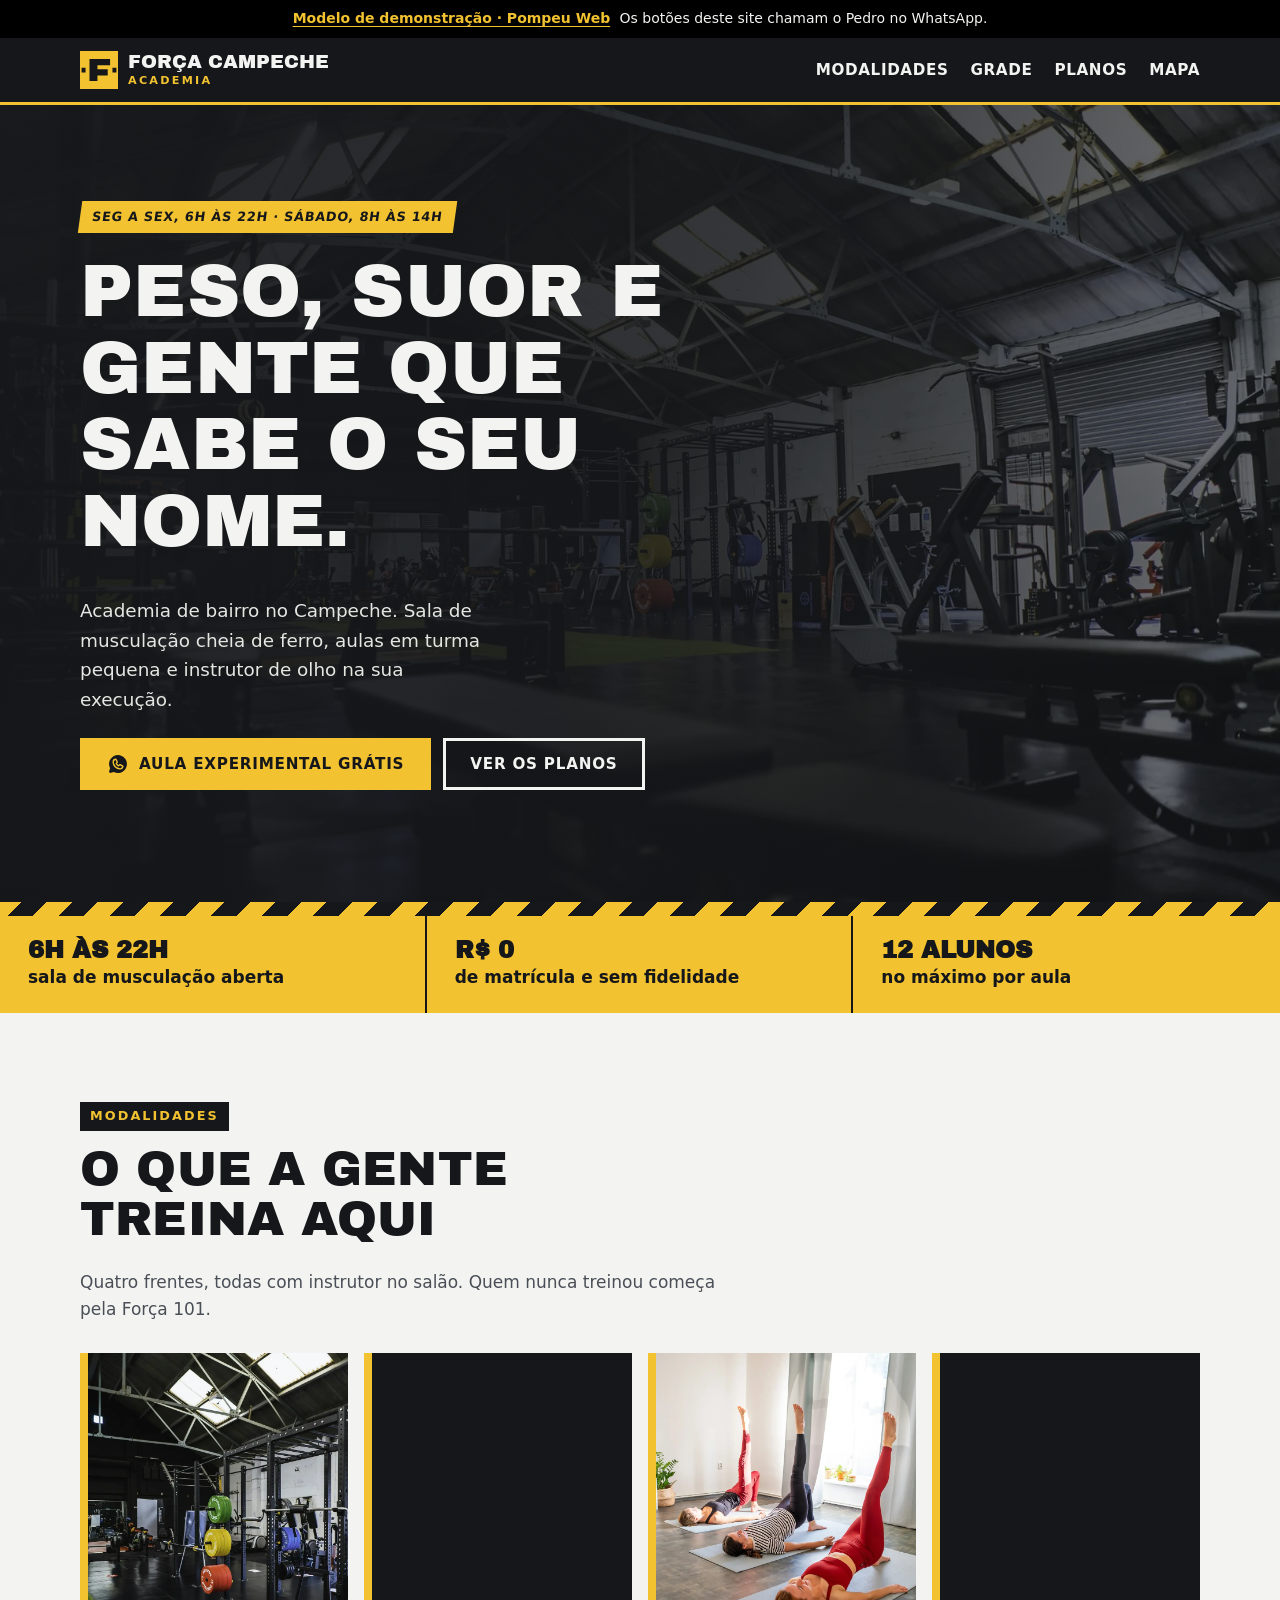
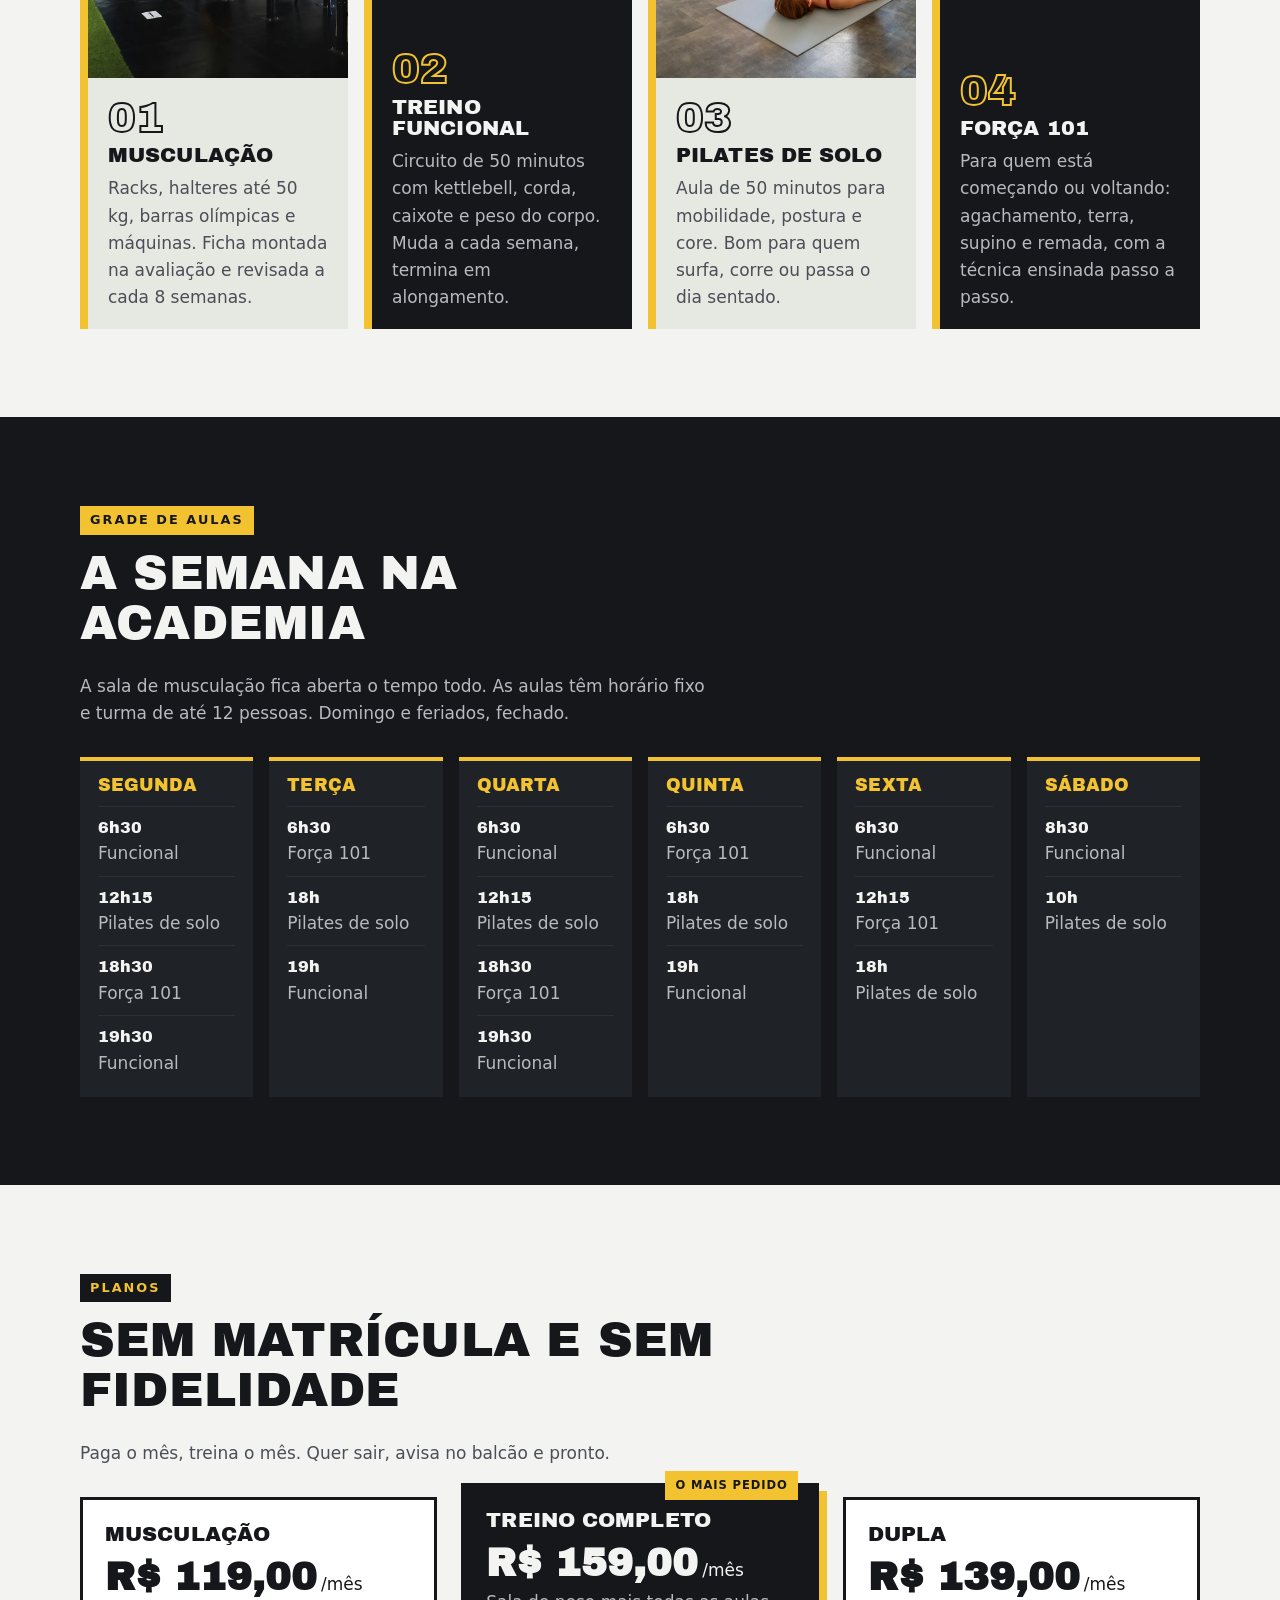
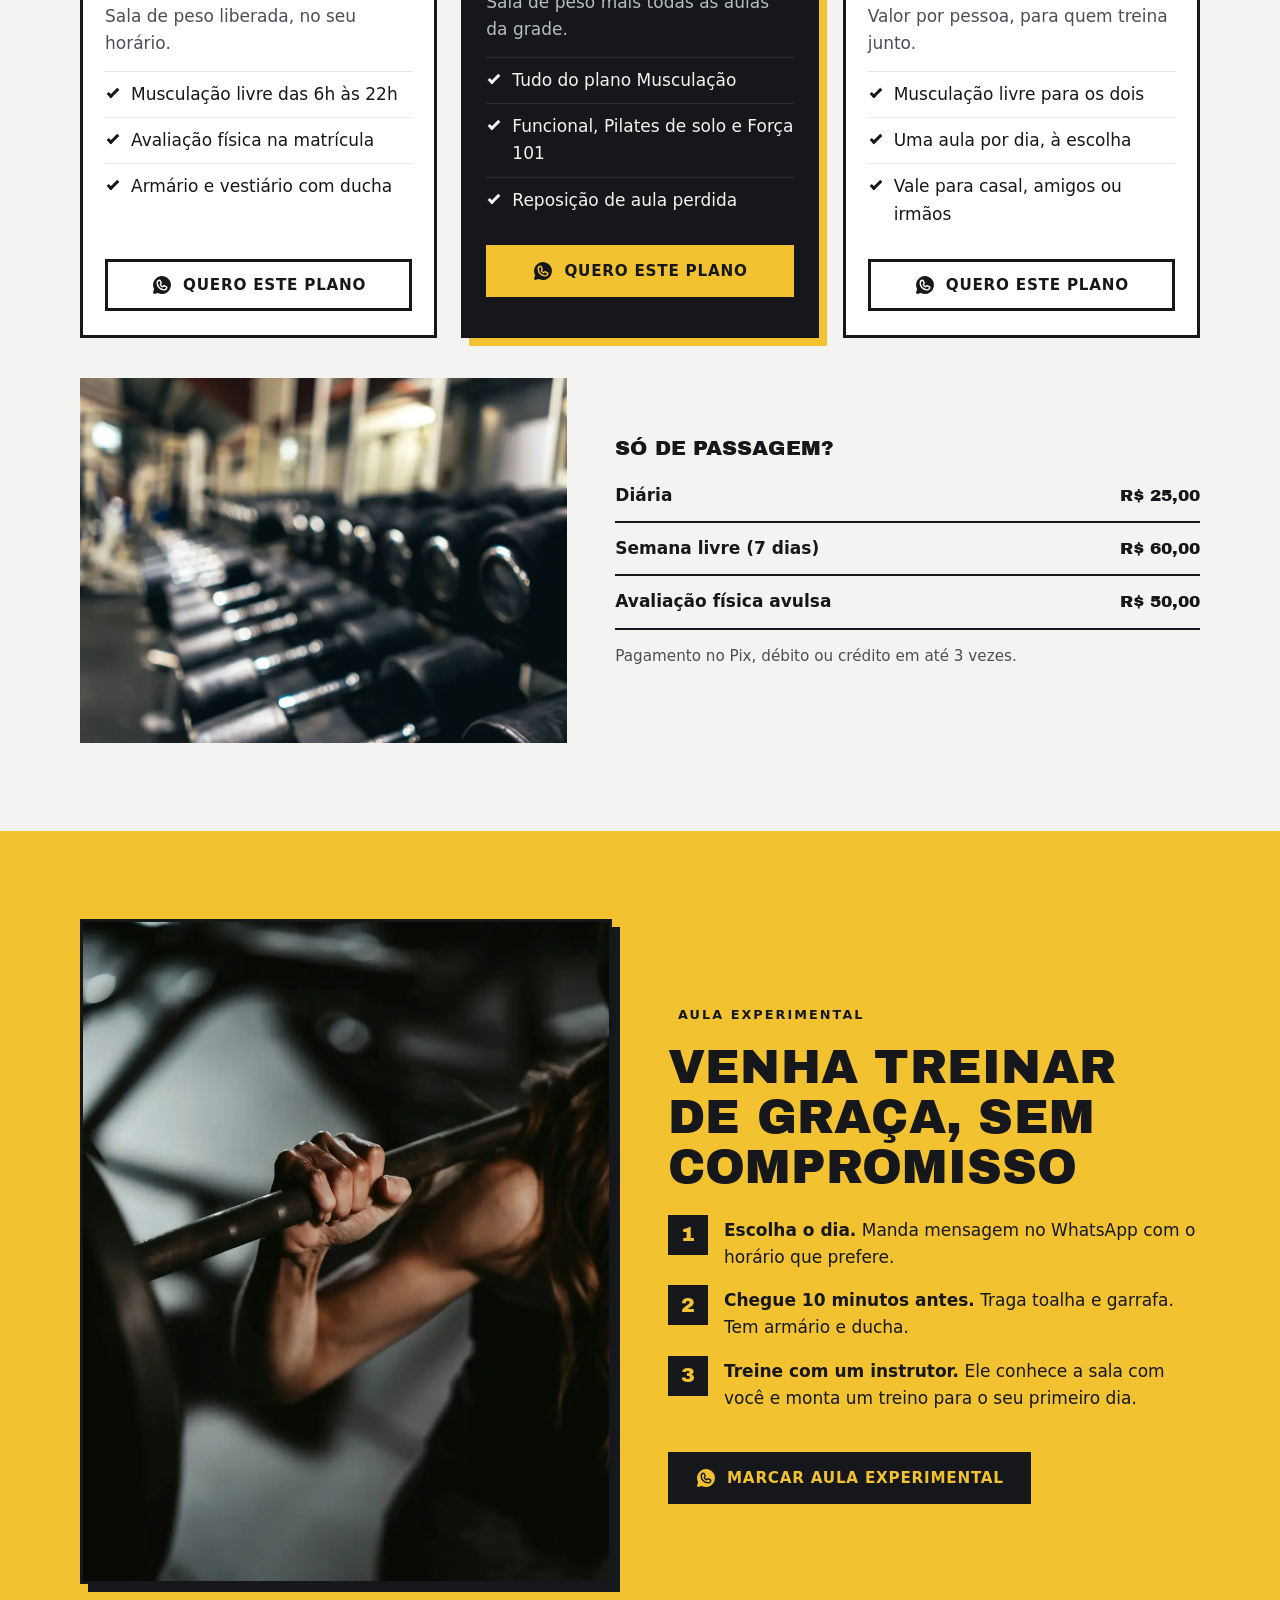
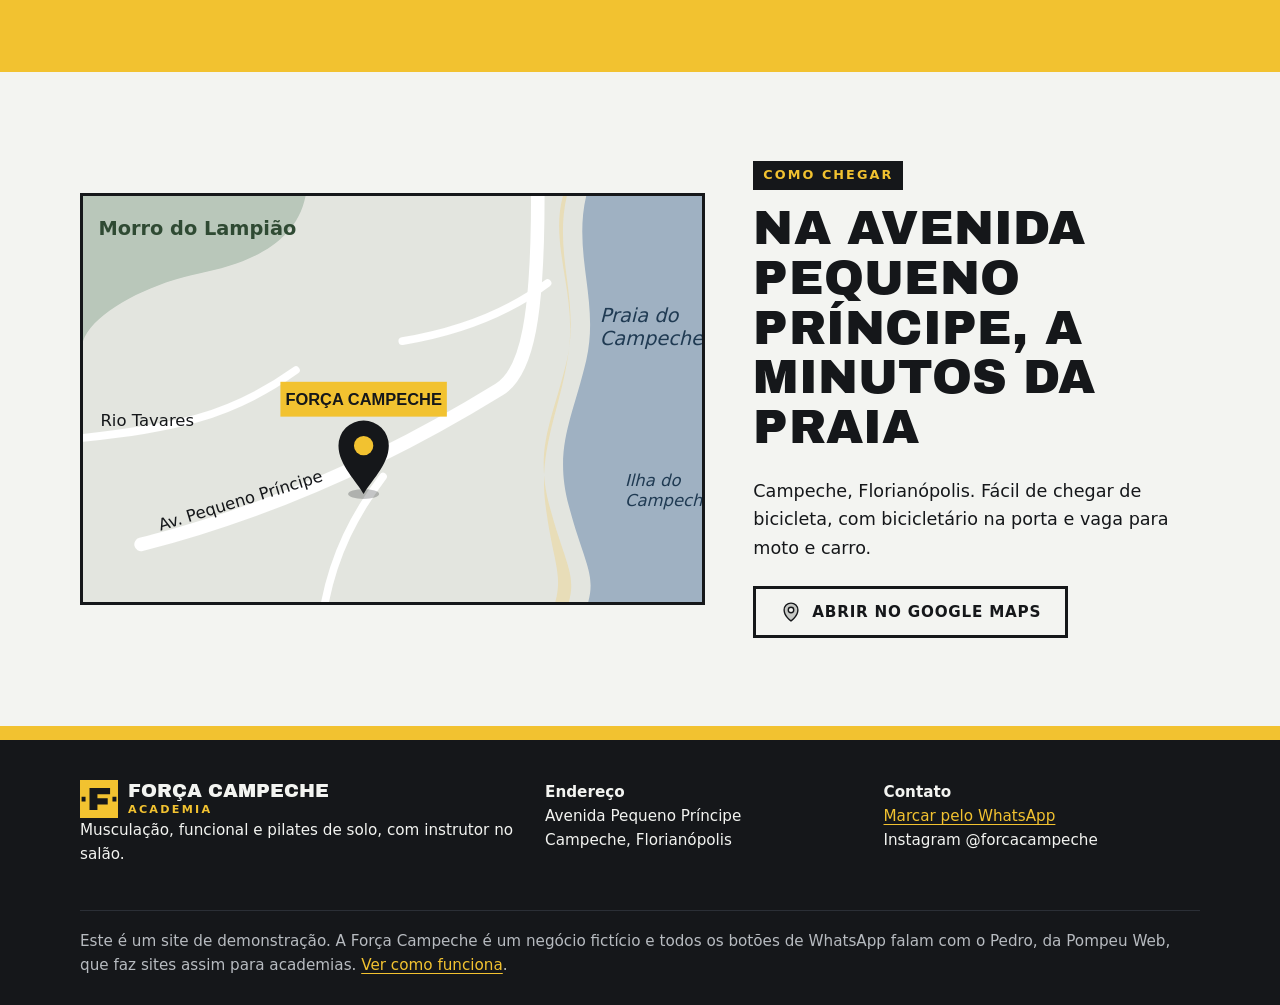
==== commit 140089d2: "chore: update pompeu web site" ====
--- a/modelos/academia/index.html
+++ b/modelos/academia/index.html
@@ -71,7 +71,7 @@
         <div class="card-texto"><p class="num">02</p><h3>Treino funcional</h3><p>Circuito de 50 minutos com kettlebell, corda, caixote e peso do corpo. Muda a cada semana, termina em alongamento.</p></div>
       </article>
       <article class="card card-foto">
-        <img src="img/pilates.webp" width="900" height="1125" alt="Parede de madeira com bolas, argolas, elásticos e halteres pequenos pendurados em ordem" loading="lazy" decoding="async">
+        <img src="img/pilates.webp" width="900" height="1125" alt="Três alunas deitadas em colchonetes, com uma perna estendida para o alto, em sala clara" loading="lazy" decoding="async">
         <div class="card-texto"><p class="num">03</p><h3>Pilates de solo</h3><p>Aula de 50 minutos para mobilidade, postura e core. Bom para quem surfa, corre ou passa o dia sentado.</p></div>
       </article>
       <article class="card">
